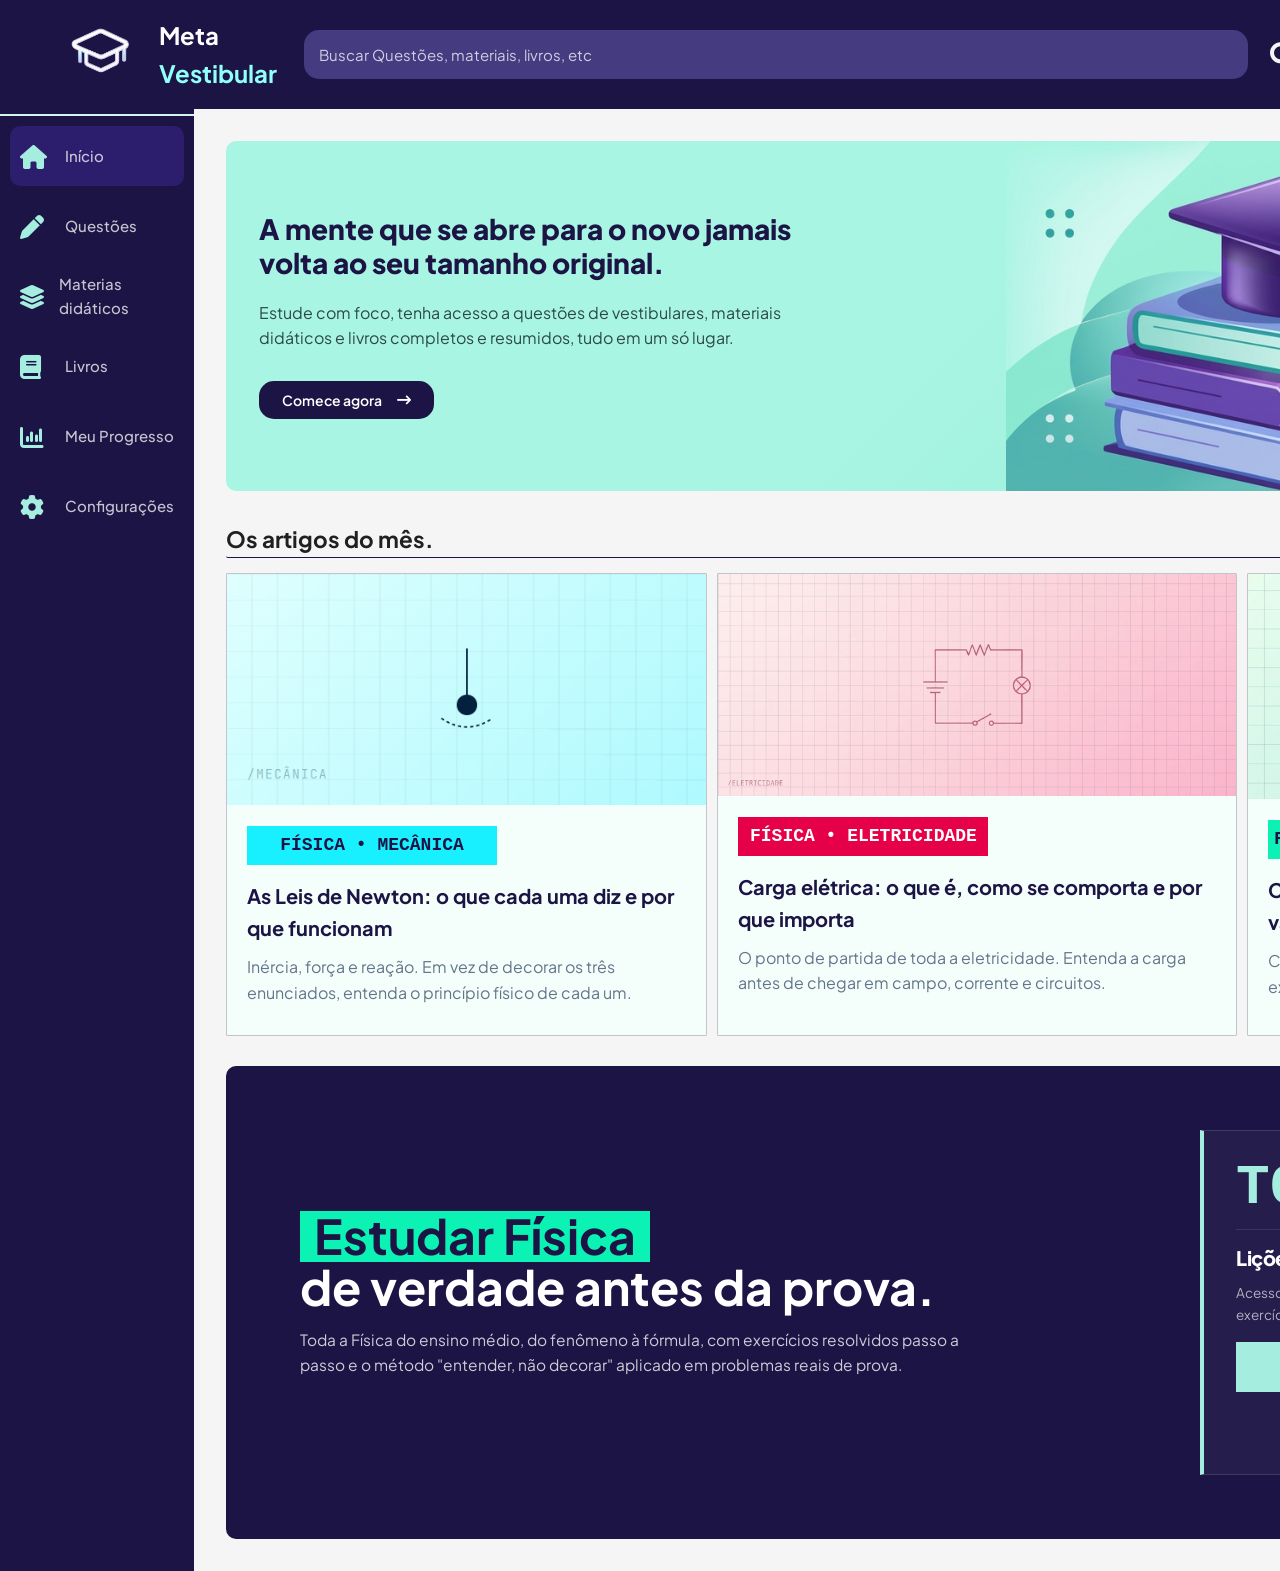
==== index.html @ ad00e43a "first commit" ====
<!DOCTYPE html>
<html lang="en">
<head>
    <meta charset="UTF-8">
    <meta name="viewport" content="width=device-width, initial-scale=1.0">
    <title>Document</title>
    <link rel="stylesheet" href="styles/style.css">
    <link rel="stylesheet" href="https://cdnjs.cloudflare.com/ajax/libs/font-awesome/6.0.0/css/all.min.css">
    <link rel="preconnect" href="https://fonts.googleapis.com">
    <link rel="preconnect" href="https://fonts.gstatic.com" crossorigin>
    <link href="https://fonts.googleapis.com/css2?family=Plus+Jakarta+Sans:wght@400;500;600;700;800&display=swap" rel="stylesheet">
    <link rel="preload" href="/assets/fonts/jetbrains-mono-var-latin.woff2" as="font" type="font/woff2" crossorigin="">
</head>
    
<body>

    <header>
        <div class="titulo">
            <div class="nav-img">
                <img src="assets/metavestibular.png" class="logo-img">
            </div>
            <h1> Meta <span id="vestibular-word">Vestibular</span> </h1>
        </div>
        
        <div class="search-bar">
            <input placeholder="Buscar Questões, materiais, livros, etc" type="text" id="search-bar" name="search-bar" maxlength="150" size="100"/>
            
            <button class="search-interact" id="search-button">
                <i class="fa-solid fa-magnifying-glass" class="search-icon"></i> <!-- alguma coisa ai -->  
            </button>
        </div>
        
        <div class="profile">
            <button class="profile-interact" id="profile-button">
                <i class="fa-regular fa-user" class="nav-icon"></i>
            </button>
                
        </div>
    </header>


    <div class="app-container">
    
        <aside class="sidebar">
            
            <nav class="nav-menu">
            
                <!-- icone da casinha -->
                <a href="#" class="sidebar-interact" id="active">
                    <div class="sidebar-icons">
                        <i class="fa-solid fa-house" class="sidebar-icon"></i>
                    </div>
                    <p class="sidebar-text">Início</p>
                </a>
            
                <a href="#" class="sidebar-interact" id="questoes">
                    <div class="sidebar-icons">
                        <i class="fa-solid fa-pen" class="sidebar-icon"></i>
                    </div>
                    <p class="sidebar-text">Questões</p>
                </a>

                <a href="#" class="sidebar-interact" id="materiais">
                    <div class="sidebar-icons">
                        <i class="fa-solid fa-layer-group" class="sidebar-icon"></i>
                    </div>
                    <p class="sidebar-text">Materias didáticos</p>
                </a>
            
                <a href="#" class="sidebar-interact" id="livros">
                    <div class="sidebar-icons">
                        <i class="fa-solid fa-book" class="sidebar-icon"></i>
                    </div>
                    <p class="sidebar-text">Livros</p>
                </a>
            
                <a href="#" class="sidebar-interact" id="progresso">
                    <div class="sidebar-icons">
                        <i class="fa-solid fa-chart-column" class="sidebar-icon"></i>
                    </div>
                    <p class="sidebar-text">Meu Progresso</p>
                    
                </a>
            
                <a href="#" class="sidebar-interact" id="configuracoes">
                    <div class="sidebar-icons">
                        <i class="fa-solid fa-gear" class="sidebar-icon"></i>
                    </div>
                    <p class="sidebar-text">Configurações</p>
            
                </a>
            
            </nav>
            

        </aside>

        <!-- ------------------------------------------------------------------------------------------------------------------------ -->
        <main>
            <div class="infos-main">
                
                <section class="main-banner">
                    <div class="banner-info">
                        <h1>A mente que se abre para o novo jamais volta ao seu tamanho original.</h1>
                        <p>Estude com foco, tenha acesso a questões de vestibulares, materiais didáticos e livros completos e resumidos, tudo em um só lugar.</p>
                        <a href="#" class="sub-button">
                            Comece agora
                            <i class="fa-solid fa-arrow-right-long" class="arrow-icon"></i>
                        </a>
                    </div>

                    <div class="img-container">
                        <img src="assets/bannerimg.png" class="banner-img">
                    </div>
                </section>
                

                <section class="articles-section">
                    <div class="articles-title">
                        <h1>Os artigos do mês.</h1>
                    </div>

                    <div class="articles-container">

                        <a href="#" class="article-card">
                            <div class="article-image">
                                <img src="assets/mecanica.png">
                            </div>
                            
                            <div class="article-topic" id="mecanica">
                                <h2>FÍSICA • MECÂNICA</h2>
                            </div>
                            
                            <div class="article-text">
                                <h2>As Leis de Newton: o que cada uma diz e por que funcionam</h2>
                                <p>Inércia, força e reação. Em vez de decorar os três enunciados, entenda o princípio físico de cada um.</p>
                            </div>
                        </a>
                        
                        
                        <a href="#" class="article-card">
                            <div class="article-image">
                                <img src="assets/eletricidade.png">
                            </div>
                            
                            <div class="article-topic" id="eletricidade">
                                <h2>FÍSICA • ELETRICIDADE</h2>
                            </div>
                            
                            <div class="article-text">
                                <h2>Carga elétrica: o que é, como se comporta e por que importa</h2>
                                <p>O ponto de partida de toda a eletricidade. Entenda a carga antes de chegar em campo, corrente e circuitos.</p>
                            </div>
                        </a>
                        
                        
                        <a href="#" class="article-card">
                            <div class="article-image">
                                <img src="assets/termodinamica.png">
                            </div>
                            
                            <div class="article-topic" id="termodinamica">
                                <h2>FÍSICA • TERMODINÂMICA</h2>
                            </div>
                            
                            <div class="article-text">
                                <h2>Calorimetria: como o calor se transforma em variação de temperatura</h2>
                                <p>Calor específico, capacidade térmica e trocas de calor: explicados pelo que de fato acontece com a energia.</p>
                            </div>
                        </a>
                    </div>

                </section>
                
                
                <section class="fdc" aria-labelledby="fdc-h">
                    <div class="un-container">
                        <div class="fdc-inner">
                            
                            <div class="fdc-left">
                                <h2 id="fdc-h"><span class="hi-g">Estudar Física </span>de verdade antes da prova.</h2>
                                <p>Toda a Física do ensino médio, do fenômeno à fórmula, com exercícios resolvidos passo a passo e o método "entender, não decorar" aplicado em problemas reais de prova.</p>
                            </div>

                            <div class="fdc-card">
                                <div class="fdc-when">
                                    <span class="fdc-when-d">TODOS</span>

                                    <div class="fdc-when-info">
                                        <span class="fdc-when-mo">Conteúdos do enem</span>
                                    </div>
                                </div>
                            
                                <h3>Lições de Física</h3>
                                <p>Acesso imediato após a matrícula. Estude no seu ritmo, com exercícios corrigidos em vídeo.</p>
                                <a href="#" class="fdc-btn">Conhecer Lições de Física →</a>
                                <p class="fdc-note">Aprender nunca é demais.</p>
                            </div>
                        </div>
                    </div>
                </section>
            </div>
    <!-- ------------------------------------------------------------------------------------------------------------------------- -->
            
            
        </main>
    </div>
</body>

</html>
---- styles/style.css ----
/* ----------- global -----------*/
* {
    margin: 0;
    padding: 0;
    box-sizing: border-box;
    font-family: 'Plus Jakarta Sans', sans-serif;
    
}



html {
    scroll-behavior: smooth; 
    -webkit-font-smoothing: antialiased;
}

:root {
    --bg-main: #F5F5F5;
    --card-bluish-white: #f4fffc;
    --dark-purple: #1c1445;
    --card-purple: #241756;
    --card-purple-hover: #2d1d6d;
    --card-purple-hover2: #2e1c75;
    --accent-mint: #d2f5ee;
    --mint-dark: #a5eedf;
    --mint-text: #008775;
    --text-white: #ffffff;
    --text-dark: #1c1445;
    --text-muted: #64748b;
    --placeholder: #ffffffbf;
    --buttons-hover: #ffffff14;
    --text-muted2: #2c4a43;
    --smooth-border: #E2E6EE;
    --strong-cyan: #18F0FF;
    --strong-red: #E60049;
    --aqua-green: #0CF2B5;

    --un-cyan: #18F0FF;
    --un-ink: #03203D;
    --un-purple: #6A00FF;
    --un-mag: #FF0051;
    --un-yellow: #FFDD00;
    --bg: #F8F9FC;
    --card: #FFFFFF;
    --ink: #03203D;
    --ink-2: #37475E;
    --muted: #667286;
    --rule: #E2E6EE;
    --rule-2: #D5DAE5;
    --sp-1: 4px;
    --sp-2: 8px;
    --sp-3: 12px;
    --sp-4: 16px;
    --sp-5: 24px;
    --sp-6: 32px;
    --sp-7: 48px;
    --sp-8: 64px;
    --sp-9: 88px;
    --container: 1240px;
}

body {      
    line-height: 1.6;
    background-color: var(--bg-main);
    color: #202020;
    -webkit-font-smoothing: antialiased;
}

.app-container {
    display:flex;
    width: 100%;
    
}

main{
    padding: 2rem;
    flex-direction: row;
    display: flex;
    justify-content: space-between;
    width: 100%;
}

a{
    text-decoration: none;
    color: var(--mint-dark);
}

a:hover{
    text-decoration: underline;
}

img{
    width: 100%;
    height: auto;
    object-fit: cover;
}


/* ----------- superior da tela -----------*/
header {
    background-color: var(--dark-purple);
    display: flex;
    justify-content: space-between;
    align-items: center;
    padding: 16px 32px;
    color: var(--text-white);
    position: sticky;
    top: 0;
    z-index: 1000;
}

.titulo{
    display: flex;
    justify-content: center;
    align-items: center;
    gap: 20px;
    margin-left: 30px;
    font-size: 12px;
}

.nav-img{
    height: auto;
    width:100px;
}

#vestibular-word{   
    color: rgb(145, 255, 250);
}

.search-bar{
    display: flex;
}

input{
    padding: 15px;
    border-radius: 15px;
    border: none;
    background-color: #453b81;
    color: var(--text-white);
    font-size: 15px;
    
}

input::placeholder{
    color: var(--placeholder);
}

input:focus{
    outline: none;
}

.nav-icon{
    font-size: 30px;
}

.search-bar{
    padding: 4px;
    display: flex;
    justify-content: center;
    align-items: center;
    gap: 10px;
}

.search-interact{
    padding: 5px;
    border-radius: 100px;
    background-color: var(--dark-purple);
    border: none;
    width: 50px;
    height: 50px;
    color: var(--bg-main);
    font-size: 26px;
    
}

.search-interact:hover{
    background-color: var(--buttons-hover);
    cursor: pointer;
}

.profile-interact{
    padding: 5px;
    border-radius: 100px;
    background-color: var(--dark-purple);
    border: none;
    width: 50px;
    height: 50px;
    color: white;
    font-size: 26px;
}

.profile-interact:hover{
    background-color: var(--buttons-hover);
    cursor: pointer;
}


/* ----------- lateral esquerda da tela -----------*/
.sidebar {
    width: 250px;
    background-color: var(--dark-purple);
    color: var(--text-white);
    display: flex;
    flex-direction: column;
    justify-content: flex-start;
    align-items: center;
}

.nav-menu{
    position: sticky;
    top: 114px;
    border-top: 2px solid var(--accent-mint);
    width: 100%;
}

#active{
    background-color: var(--card-purple-hover);
}

#active:hover{
    color: var(--text-white);
    text-decoration: none;
    background-color: var(--card-purple-hover2);
    transition: 0.2s;
}

.sidebar-interact{
    color: var(--placeholder);
    display: flex; 
    align-items: center;
    justify-content: start;
    gap:10px;
    height: 60px;
    padding: 10px;
    font-size: 24px;
    border-radius: 10px;
    margin: 10px;
    transition: background 0.2s;
}

.sidebar-interact:hover{
    color: var(--text-white);
    text-decoration: none;
    background-color: var(--buttons-hover);
}
.sidebar-text{
    font-weight: 500;
    font-size: 15px;
}


.sidebar-icons{
    color: var(--mint-dark);
    width: 35px
}


/* ----------- centro da tela -----------*/

.main-banner{
    border-radius: 10px;
    padding: 0px 0px 0px 33px;
    display: flex;
    justify-content: space-between;
    align-items: center;
    position: relative;
    overflow: hidden;
    background: linear-gradient(135deg, #A8F5E3 50%,  #9DEFD9 100%);
    height: 350px;
    gap: 70px;
    
    max-width: 100vw;
}

.banner-info{
    display: flex;
    flex-direction: column;
    justify-content: center;
    gap: 20px;
    height: 100%;
    max-width: 550px;
    margin-right: 20px;
    color: var(--text-muted2);
}

.banner-info h1{
    font-size: 28px;
    line-height: 1.2;
    color: var(--text-dark);
    font-weight: 800;
}

.img-container{
    height: 100%;
    width: 500px; /* Largura desejada */
    
}

.img-container img {
    top: 0;
    left: 0;
    width: 100%;
    height: 100%;
    object-fit: cover; 
}

.sub-button{
    background-color: var(--dark-purple);
    width: 175px;
    padding: 8px;
    border-radius: 15px;
    font-size: 14px;
    color: var(--text-white);
    display: flex;
    align-items: center;
    justify-content: center;
    gap: 15px;
    margin-top: 10px;
    font-weight: 600;
    transition: background 0.2s;

}

.sub-button:hover{
    text-decoration: none;
    background-color: var(--card-purple-hover);
}


.articles-section{
    margin: 30px 0 30px 0;
}

.articles-title{
    
    font-size: 15px;
    border-bottom: 1px solid var(--text-dark);
    border-radius: 2px;
    margin-bottom: 15px;
}

.articles-container{
    display: flex;
    justify-content: space-between;
    gap: 10px;
}

.article-card{
    border-radius: 1px;
    border: 1px solid #c2c5cc;
    background-color: var(--card-bluish-white);
    transition: transform 0.3s;
}

.article-card:hover{
    text-decoration: none;
    transform: translateY(-3px);
    box-shadow: 0 10px 15px 0 rgba(0,0,0,0.1);
}

.article-image{
    width: 100%;
    height: auto;
    
}

.article-topic{
    width: 250px;
    margin: 15px 0px 0px 20px;
    padding: 5px;
    display: flex;
    align-items: center;
    justify-content: center;
}

.article-topic h2{
    font-size: 18px;
    font-family: "JetBrains Mono", monospace;
    font-weight: 800;
    color: var(--text-dark);
}

#mecanica{
    background-color: var(--strong-cyan);
}

#eletricidade{
    background-color: var(--strong-red);
    
}

#eletricidade h2{
    color: var(--text-white);
}

#termodinamica{
    background-color: var(--aqua-green);
}

.article-text{
    margin:15px 20px 30px 20px;
    display: flex;
    flex-direction: column;
    gap: 10px;

}

.article-text h2{
    font-size: 20px;
    color: var(--text-dark);
}

.article-text p{
    color: var(--text-muted);
}


.un-container {
    width: 100%;
    margin: 0 auto;
    padding: 0 10px;
}

.fdc,
.fdc-inner {
    position: relative;
}

.fdc {
    background: var(--dark-purple);
    color: #fff;
    padding: var(--sp-8);
    overflow: hidden;
    border-radius: 10px;
}

.fdc::before {
    content: "";
    position: absolute;
    top: -50px;
    right: -50px;
    width: 380px;
    height: 380px;
    background: radial-gradient(circle, rgba(108, 236, 208, 0.082)0, transparent 70%);
    
}

.fdc-inner {
    display: flex;
    align-items: center;
    justify-content: space-between;
    gap: 200px;
}


.fdc-left{
    width: 700px;
}

.fdc-left h2 {
    font-size: 48px;
    color: var(--text-white);
    line-height: 1.05;
    width: 100%;
}

.fdc-left p {
    color: rgba(255, 255, 255, .78);
    font-size: 15.5px;
}

.fdc-card {
    background: rgba(255, 255, 255, .04);
    border: 1px solid rgba(255, 255, 255, .12);
    border-left: 4px solid var(--mint-dark);
    padding: var(--sp-6);
    width: 500px;
}

.fdc-left,
.fdc-left h2,
.fdc-when {
    margin-bottom: var(--sp-4);
}

.fdc-when {
    display: flex;
    align-items: baseline;
    gap: var(--sp-4);
    padding-bottom: var(--sp-4);
    border-bottom: 1px solid rgba(255, 255, 255, .1);
}

.fdc-when-d {
    font-family: "JetBrains Mono", monospace;
    font-size: 56px;
    font-weight: 600;
    color: var(--mint-dark);
    line-height: .9;
    letter-spacing: .01em;
}

.fdc-when-info {
    display: flex;
    flex-direction: column;
    gap: 2px;
    
}

.fdc-when-mo {
    font-family: "JetBrains Mono", monospace;
    font-size: 12px;
    letter-spacing: .1em;
    text-transform: uppercase;
    color: var(--mint-dark);
    font-weight: 700;
}


.fdc-when-hr {
    font-weight: 600;
}

.fdc-card h3 {
    font-size: 20px;
    font-weight: 900;
    color: #fff;
    letter-spacing: -.02em;
    line-height: 1.2;
    margin-bottom: var(--sp-3);
}

.fdc-card p {
    font-size: 13.5px;
    line-height: 1.6;
}

.fdc-card p {
    color: rgba(255, 255, 255, .65);
    margin-bottom: var(--sp-4);
}

.fdc-btn {
    display: flex;
    align-items: center;
    justify-content: center;
    gap: 8px;
    padding: 14px 22px;
    background: var(--mint-dark);
    color: var(--un-ink);
    font-size: 14px;
    font-weight: 900;
    transition: background .2s, transform .15s;
}

.fdc-btn:hover {
    background: var(--un-cyan);
    transform: translateY(-1px);
}

.fdc-note {
    margin-top: var(--sp-3);
    font-family: "JetBrains Mono", monospace;
    font-size: 10px;
    letter-spacing: .04em;
    color: rgba(255, 255, 255, .4);
    text-align: center;
}


.hi-g{
    background-color: var(--aqua-green);
    color: var(--text-dark);
    display: flex;
    justify-self: center;
    justify-content: center;
    width: 350px;
}
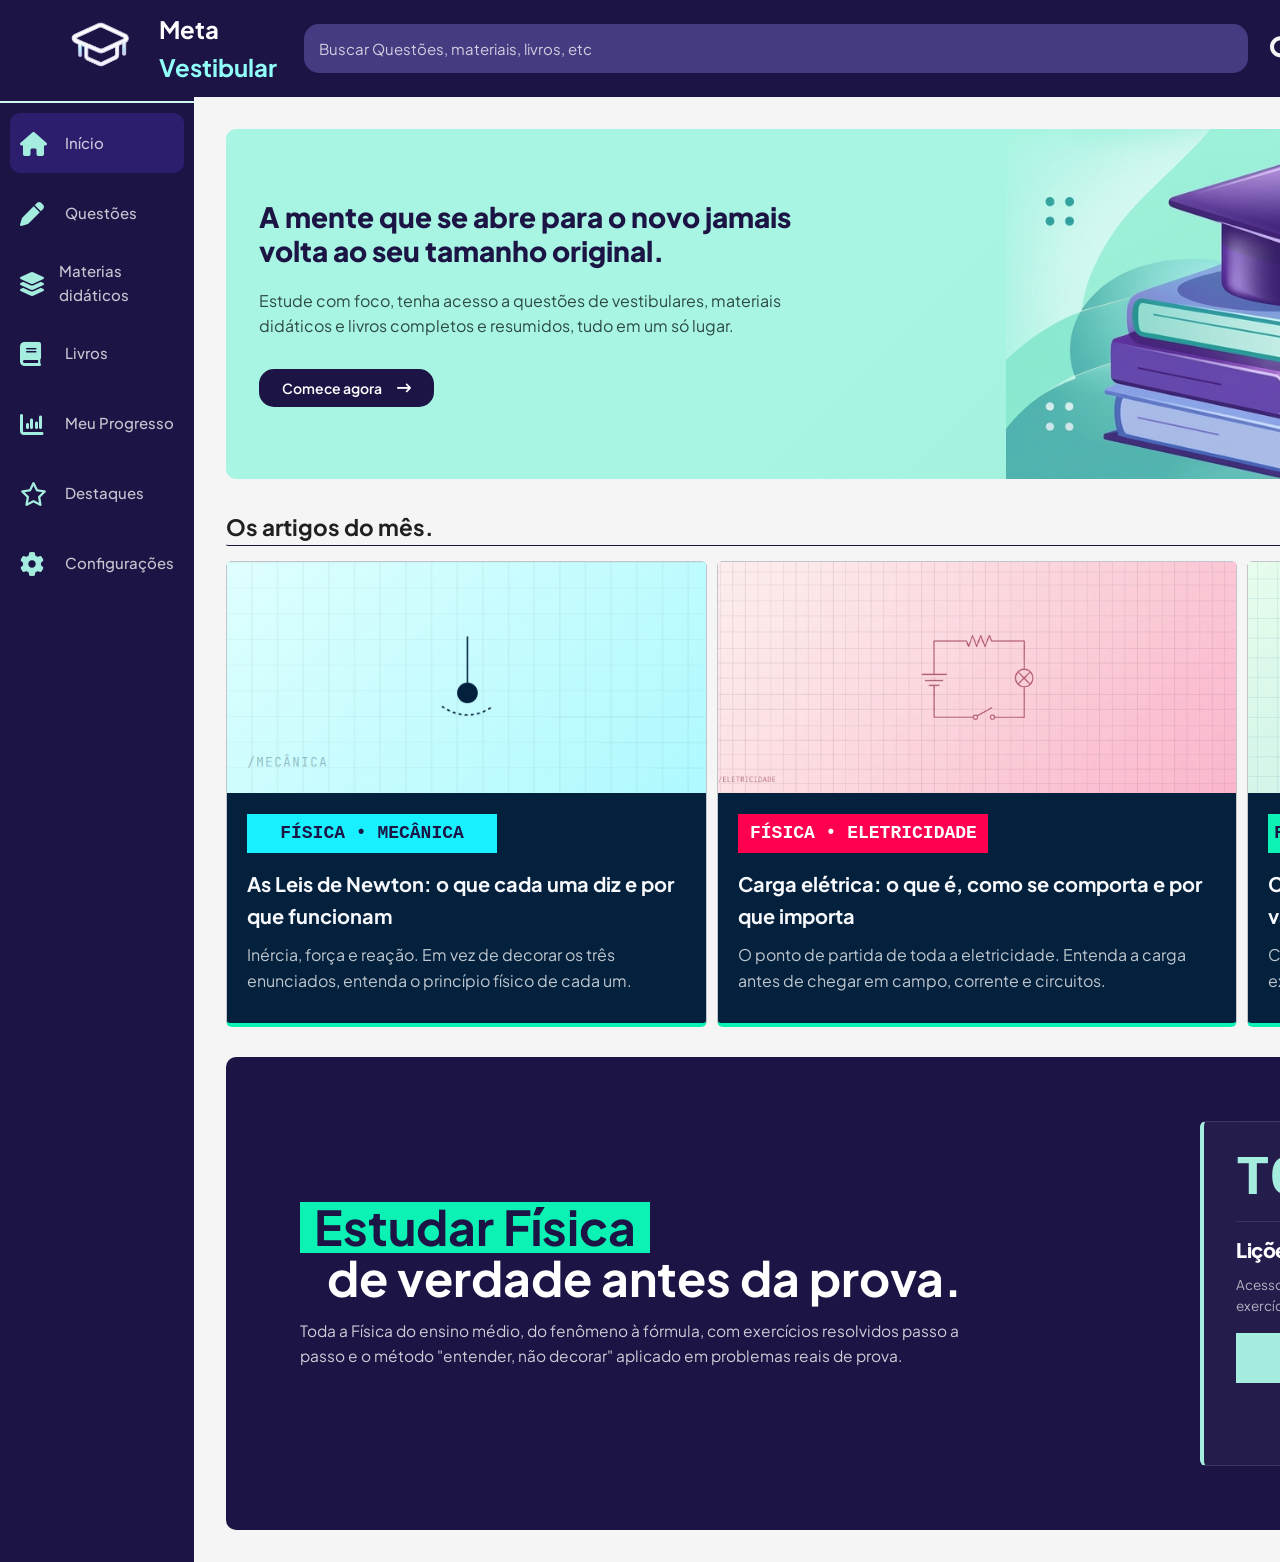
==== commit 906be443: "second commit" ====
--- a/index.html
+++ b/index.html
@@ -16,7 +16,7 @@
 
     <header>
         <div class="titulo">
-            <div class="nav-img">
+            <div class="header-img">
                 <img src="assets/metavestibular.png" class="logo-img">
             </div>
             <h1> Meta <span id="vestibular-word">Vestibular</span> </h1>
@@ -73,7 +73,8 @@
                     </div>
                     <p class="sidebar-text">Livros</p>
                 </a>
-            
+
+                
                 <a href="#" class="sidebar-interact" id="progresso">
                     <div class="sidebar-icons">
                         <i class="fa-solid fa-chart-column" class="sidebar-icon"></i>
@@ -81,7 +82,14 @@
                     <p class="sidebar-text">Meu Progresso</p>
                     
                 </a>
-            
+                
+                <a href="#" class="sidebar-interact" id="destaques">
+                    <div class="sidebar-icons">
+                        <i class="fa-regular fa-star"></i>
+                    </div>
+                    <p class="sidebar-text">Destaques</p>
+                </a>
+
                 <a href="#" class="sidebar-interact" id="configuracoes">
                     <div class="sidebar-icons">
                         <i class="fa-solid fa-gear" class="sidebar-icon"></i>
@@ -178,7 +186,7 @@
                         <div class="fdc-inner">
                             
                             <div class="fdc-left">
-                                <h2 id="fdc-h"><span class="hi-g">Estudar Física </span>de verdade antes da prova.</h2>
+                                <h2 id="fdc-h"><span class="hi-g">Estudar Física </span>&nbsp;&nbsp;&nbsp;de verdade antes da prova.</h2>
                                 <p>Toda a Física do ensino médio, do fenômeno à fórmula, com exercícios resolvidos passo a passo e o método "entender, não decorar" aplicado em problemas reais de prova.</p>
                             </div>
 
--- a/styles/style.css
+++ b/styles/style.css
@@ -16,7 +16,20 @@
 
 :root {
     --bg-main: #F5F5F5;
+    --bg: #F8F9FC;
+    --card: #FFFFFF;
     --card-bluish-white: #f4fffc;
+    --ink: #03203D;
+    --ink-2: #37475E;
+    --muted: #667286;
+    --rule: #E2E6EE;
+    --rule-2: #D5DAE5;
+    --text-white: #ffffff;
+    --text-dark: #1c1445;
+    --text-muted: #64748b;
+    --placeholder: #ffffffbf;
+    --buttons-hover: #ffffff14;
+    --text-muted2: #2c4a43;
     --dark-purple: #1c1445;
     --card-purple: #241756;
     --card-purple-hover: #2d1d6d;
@@ -24,29 +37,13 @@
     --accent-mint: #d2f5ee;
     --mint-dark: #a5eedf;
     --mint-text: #008775;
-    --text-white: #ffffff;
-    --text-dark: #1c1445;
-    --text-muted: #64748b;
-    --placeholder: #ffffffbf;
-    --buttons-hover: #ffffff14;
-    --text-muted2: #2c4a43;
     --smooth-border: #E2E6EE;
     --strong-cyan: #18F0FF;
-    --strong-red: #E60049;
+    --strong-red: #FF0051;
     --aqua-green: #0CF2B5;
-
-    --un-cyan: #18F0FF;
     --un-ink: #03203D;
     --un-purple: #6A00FF;
-    --un-mag: #FF0051;
     --un-yellow: #FFDD00;
-    --bg: #F8F9FC;
-    --card: #FFFFFF;
-    --ink: #03203D;
-    --ink-2: #37475E;
-    --muted: #667286;
-    --rule: #E2E6EE;
-    --rule-2: #D5DAE5;
     --sp-1: 4px;
     --sp-2: 8px;
     --sp-3: 12px;
@@ -102,7 +99,7 @@
     display: flex;
     justify-content: space-between;
     align-items: center;
-    padding: 16px 32px;
+    padding: 10px 32px;
     color: var(--text-white);
     position: sticky;
     top: 0;
@@ -118,7 +115,7 @@
     font-size: 12px;
 }
 
-.nav-img{
+.header-img{
     height: auto;
     width:100px;
 }
@@ -207,9 +204,9 @@
 }
 
 .nav-menu{
+    border-top: 2px solid var(--accent-mint);
     position: sticky;
-    top: 114px;
-    border-top: 2px solid var(--accent-mint);
+    top: 101px;
     width: 100%;
 }
 
@@ -292,7 +289,7 @@
 
 .img-container{
     height: 100%;
-    width: 500px; /* Largura desejada */
+    width: 500px; 
     
 }
 
@@ -332,7 +329,6 @@
 }
 
 .articles-title{
-    
     font-size: 15px;
     border-bottom: 1px solid var(--text-dark);
     border-radius: 2px;
@@ -346,9 +342,12 @@
 }
 
 .article-card{
-    border-radius: 1px;
-    border: 1px solid #c2c5cc;
-    background-color: var(--card-bluish-white);
+    border-radius: 6px;
+    border-right: 1px solid #c2c5cc;
+    border-left: 1px solid #c2c5cc;
+    border-top: 1px solid #c2c5cc;
+    border-bottom: 4px solid var(--aqua-green);
+    background-color: var(--un-ink);
     transition: transform 0.3s;
 }
 
@@ -358,10 +357,12 @@
     box-shadow: 0 10px 15px 0 rgba(0,0,0,0.1);
 }
 
-.article-image{
-    width: 100%;
-    height: auto;
-    
+.article-image img{
+    width: 100%;
+    height: 231px;
+    object-fit: cover;
+    top: 0;
+    left: 0;
 }
 
 .article-topic{
@@ -407,11 +408,11 @@
 
 .article-text h2{
     font-size: 20px;
-    color: var(--text-dark);
+    color: var(--bg);
 }
 
 .article-text p{
-    color: var(--text-muted);
+    color: var(--placeholder);
 }
 
 
@@ -461,7 +462,7 @@
     font-size: 48px;
     color: var(--text-white);
     line-height: 1.05;
-    width: 100%;
+    
 }
 
 .fdc-left p {
@@ -475,6 +476,7 @@
     border-left: 4px solid var(--mint-dark);
     padding: var(--sp-6);
     width: 500px;
+    border-radius: 6px;
 }
 
 .fdc-left,
@@ -512,13 +514,8 @@
     font-size: 12px;
     letter-spacing: .1em;
     text-transform: uppercase;
-    color: var(--mint-dark);
+    color: var(--aqua-green);
     font-weight: 700;
-}
-
-
-.fdc-when-hr {
-    font-weight: 600;
 }
 
 .fdc-card h3 {
@@ -554,7 +551,7 @@
 }
 
 .fdc-btn:hover {
-    background: var(--un-cyan);
+    background: var(--strong-cyan);
     transform: translateY(-1px);
 }
 
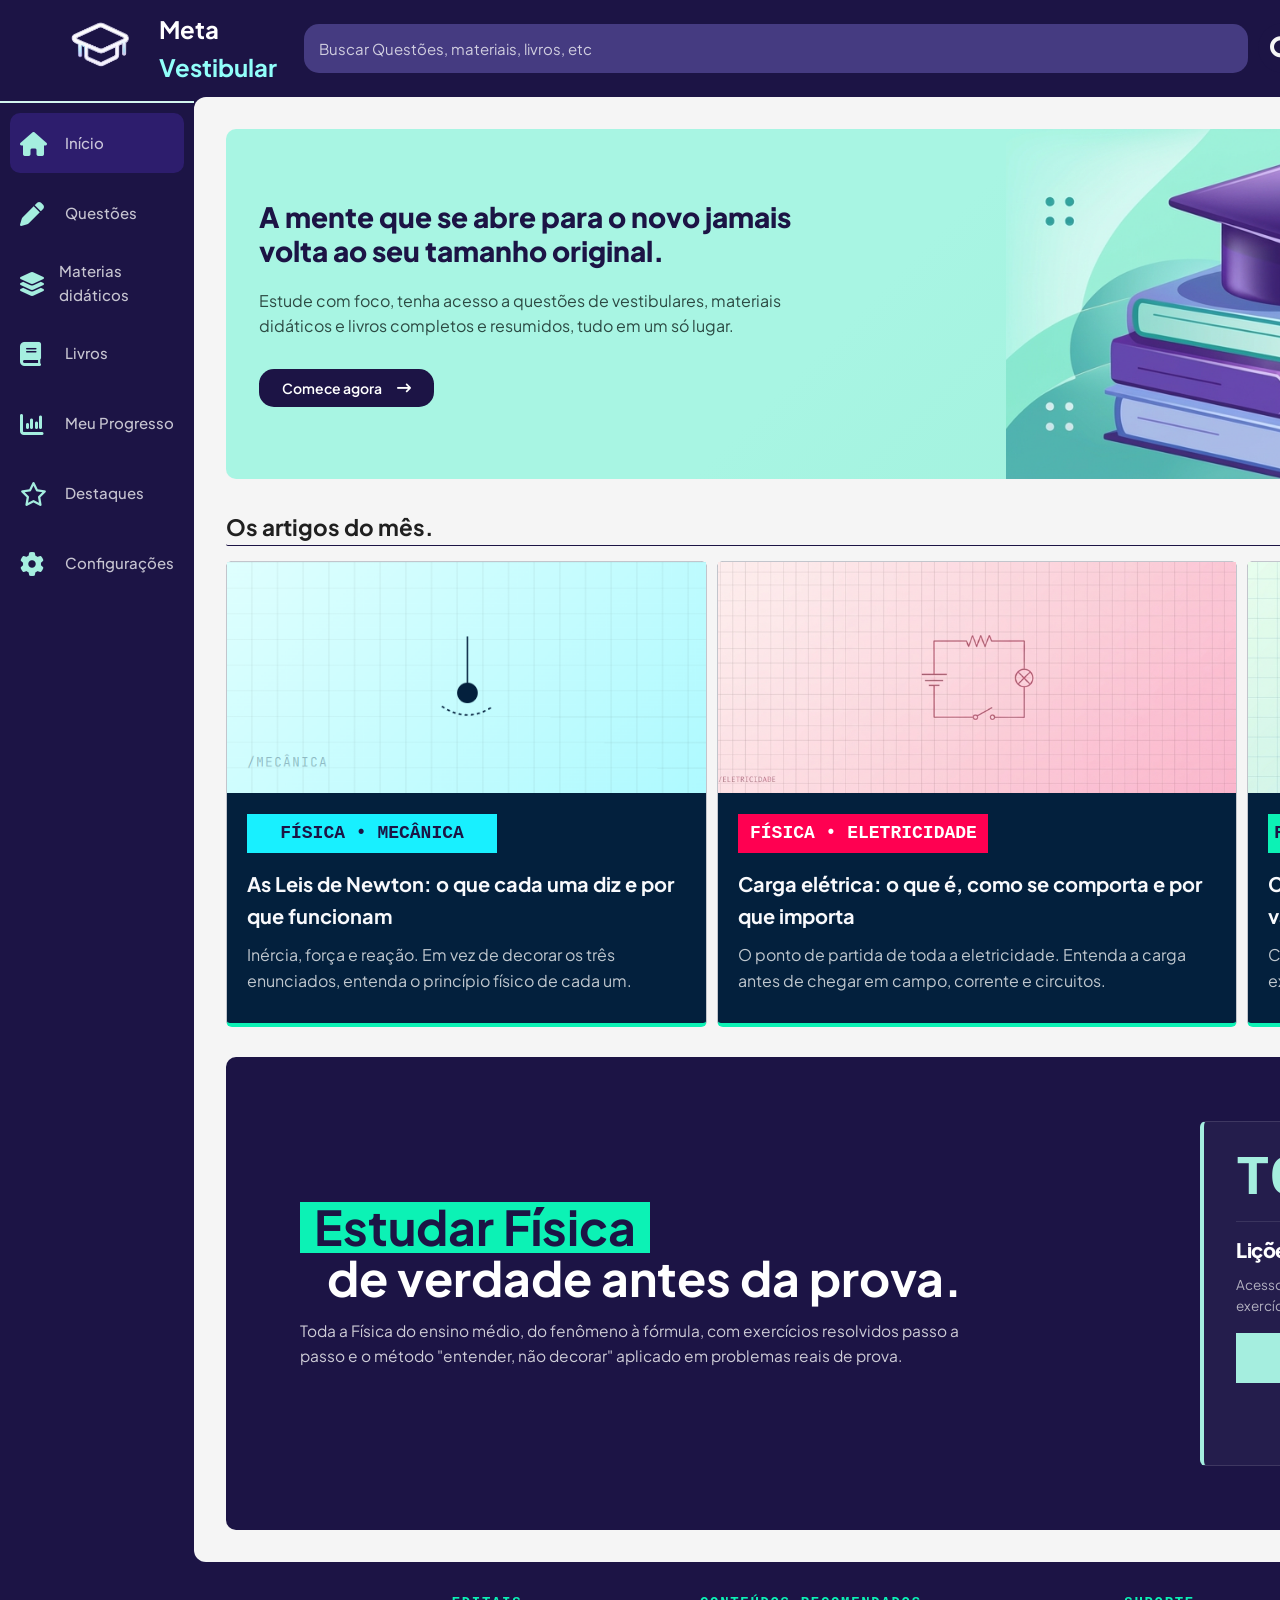
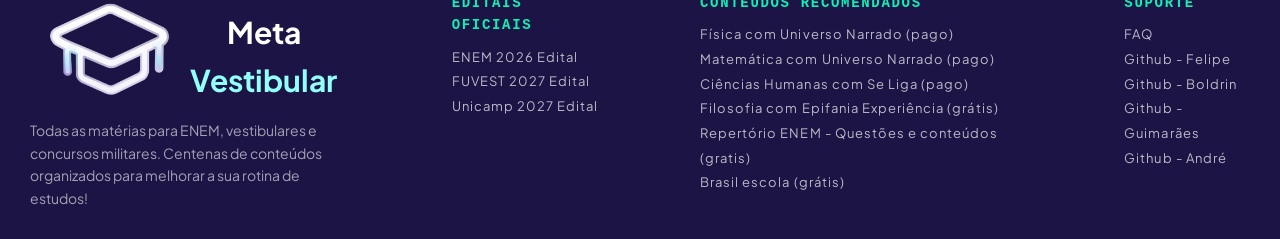
==== commit bb97ff80: "third commit" ====
--- a/index.html
+++ b/index.html
@@ -10,8 +10,9 @@
     <link rel="preconnect" href="https://fonts.gstatic.com" crossorigin>
     <link href="https://fonts.googleapis.com/css2?family=Plus+Jakarta+Sans:wght@400;500;600;700;800&display=swap" rel="stylesheet">
     <link rel="preload" href="/assets/fonts/jetbrains-mono-var-latin.woff2" as="font" type="font/woff2" crossorigin="">
+    
 </head>
-    
+
 <body>
 
     <header>
@@ -19,7 +20,7 @@
             <div class="header-img">
                 <img src="assets/metavestibular.png" class="logo-img">
             </div>
-            <h1> Meta <span id="vestibular-word">Vestibular</span> </h1>
+            <h1> Meta <span class="vestibular-word" id="header-span">Vestibular</span> </h1>
         </div>
         
         <div class="search-bar">
@@ -212,7 +213,60 @@
             
             
         </main>
+
     </div>
+    <footer>
+        <div class="footer-desc">
+            <div class="footer-logo">
+                <div class="footer-img">
+                    <img src="assets/metavestibular.png" class="logo-img">
+                </div>
+                <h2>Meta <span class="vestibular-word" id="footer-span">Vestibular</span></h2>
+            </div>
+    
+            <p>Todas as matérias para ENEM, vestibulares e concursos militares. Centenas de conteúdos organizados para
+                melhorar a sua rotina de estudos!</p>
+        </div>
+    
+    
+    
+        <div class="footer-col">
+            <h3>Editais Oficiais</h3>
+            <a class="footer-a" href="https://s5.static.brasilescola.uol.com.br/enem/2026/05/1-enem-2026-edital.pdf">ENEM
+                2026 Edital</a>
+            <a class="footer-a" href="https://www.fuvest.br/arquivos/vestibular/fuvest2027-resolucao-DOE.pdf">FUVEST 2027
+                Edital</a>
+            <a class="footer-a"
+                href="https://www.comvest.unicamp.br/wp-content/uploads/2026/07/VU2027-Manual-do-Ingresso.pdf">Unicamp 2027
+                Edital</a>
+    
+        </div>
+    
+        <div class="footer-col">
+            <h3>Conteúdos Recomendados</h3>
+            <a href="https://universonarrado.com.br/cursos/licoes-de-fisica" class="footer-a">Física com Universo Narrado
+                (pago)</a>
+            <a href="https://universonarrado.com.br/cursos/licoes-de-matematica" class="footer-a">Matemática com Universo
+                Narrado (pago)</a>
+            <a href="https://seliga.com.br/" class="footer-a">Ciências Humanas com Se Liga (pago)</a>
+            <a href="https://epifaniaexperiencia.com.br/" class="footer-a">Filosofia com Epifania Experiência (grátis)</a>
+            <a href="https://aluno.repertorioenem.com.br/dashboard" class="footer-a">Repertório ENEM - Questões e conteúdos
+                (gratis)</a>
+            <a href="https://brasilescola.uol.com.br/" class="footer-a">Brasil escola (grátis)</a>
+    
+        </div>
+    
+        <div class="footer-col">
+            <h3>Suporte</h3>
+            <a class="footer-a" href="#">FAQ</a>
+            <a class="footer-a" href="https://github.com/Kilogabu">Github - Felipe</a>
+            <a class="footer-a" href="https://github.com/Kilogabu">Github - Boldrin</a>
+            <a class="footer-a" href="https://github.com/Kilogabu">Github - Guimarães</a>
+            <a class="footer-a" href="https://github.com/Kilogabu">Github - André</a>
+        </div>
+    
+    
+    </footer>
 </body>
 
 </html>
--- a/styles/style.css
+++ b/styles/style.css
@@ -6,8 +6,6 @@
     font-family: 'Plus Jakarta Sans', sans-serif;
     
 }
-
-
 
 html {
     scroll-behavior: smooth; 
@@ -66,6 +64,7 @@
 .app-container {
     display:flex;
     width: 100%;
+    background-color: var(--dark-purple);
     
 }
 
@@ -75,6 +74,8 @@
     display: flex;
     justify-content: space-between;
     width: 100%;
+    border-radius:12px;
+    background-color: var(--bg-main);
 }
 
 a{
@@ -120,7 +121,7 @@
     width:100px;
 }
 
-#vestibular-word{   
+.vestibular-word{   
     color: rgb(145, 255, 250);
 }
 
@@ -575,3 +576,75 @@
 }
 
 
+/* ------------------ footer elements -------------------------- */
+
+footer{
+    background-color: var(--dark-purple);
+    display: flex;
+    color: rgba(255, 255, 255, 0.6);
+    gap: 100px;
+    padding: 30px;
+    justify-content: center;
+}
+
+.footer-desc{
+    display: flex;
+    align-items: center;
+    justify-content: center;
+    flex-direction: column;
+    width: 350px;
+}
+
+.footer-img{
+    height: auto;
+    width:160px;
+}
+
+.footer-logo{
+    color: var(--muted);
+    display: flex;
+    align-items: center;
+    align-self: flex-start;
+}
+
+.footer-logo h2{
+    color: var(--text-white);
+    font-size: 30px;
+    display: flex;
+    flex-direction: column;
+    align-items: center;
+    font-family: 'Plus Jakarta Sans';
+}
+
+#footer-span{
+    font-family: 'Plus Jakarta Sans';
+}
+
+.footer-desc p{
+    font-size: 14px;
+}
+
+
+.footer-col{
+    display: flex;
+    flex-direction: column;
+    
+}
+
+.footer-col h3{
+    font-family: "JetBrains Mono", monospace;
+    font-weight: 600;
+    font-size: 14px;
+    text-transform: uppercase;
+    letter-spacing: .12em;
+    color: var(--aqua-green);
+    margin-bottom: 8px;
+}
+
+.footer-col a{
+    font-size: 13px;
+    font-family: 'Plus Jakarta Sans';
+    color: rgba(255, 255, 255, 0.7);
+    letter-spacing: 0.08em;
+    line-height: 1.9em
+}
